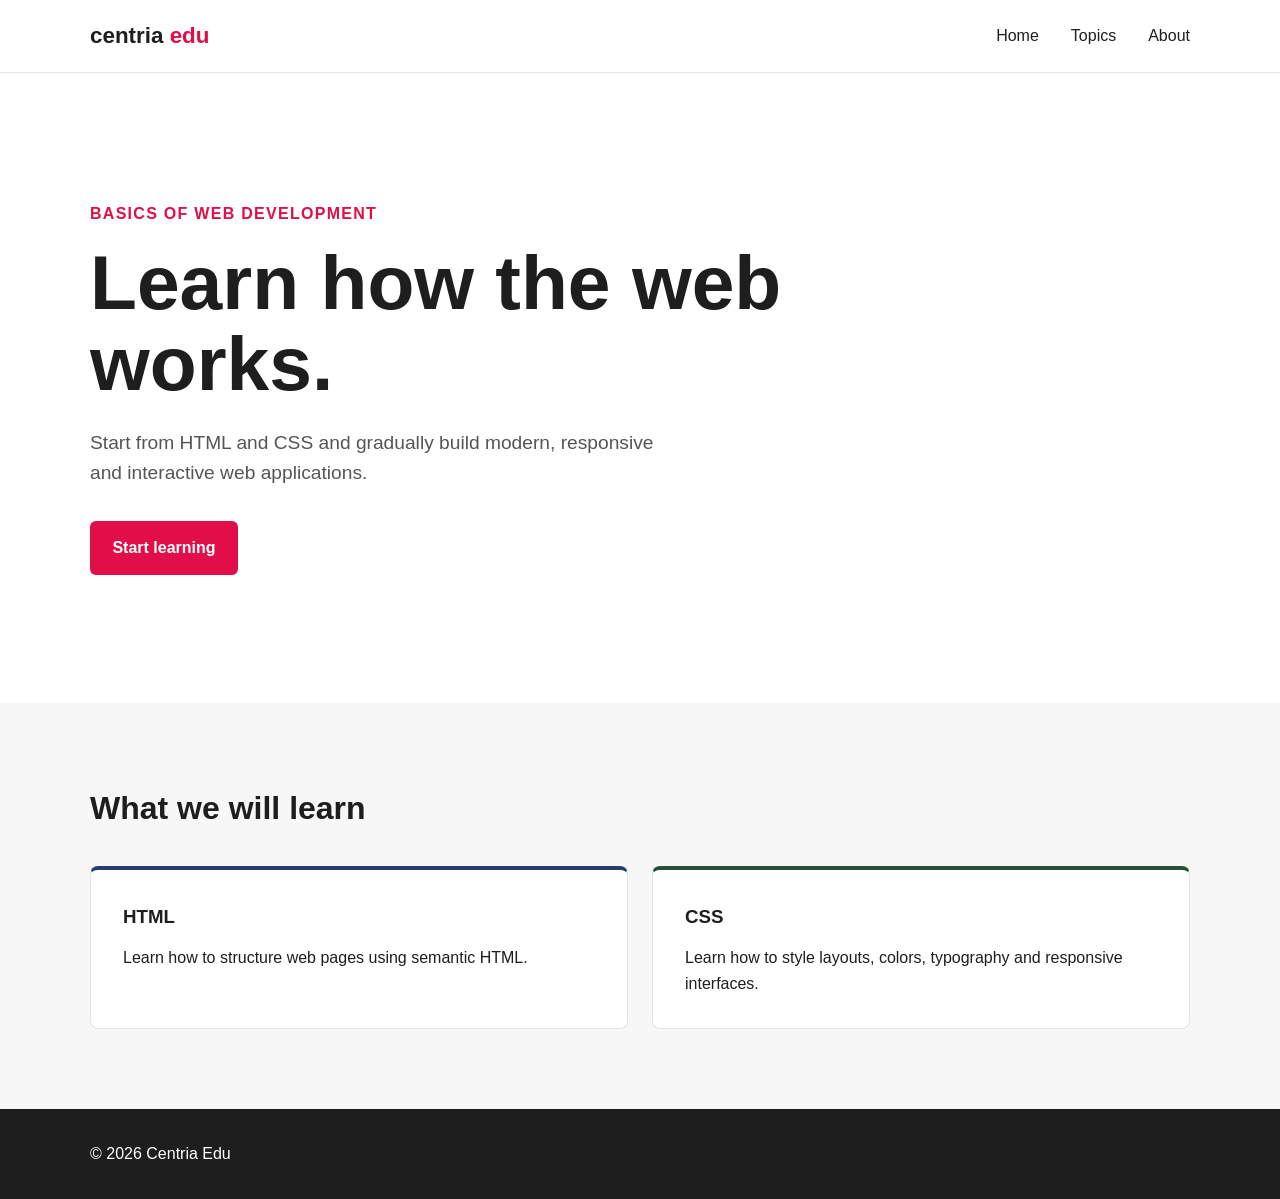
==== s4/index.html @ c978ae6d "s4 added" ====
<!--
    Centria Edu - Basics of Web Development

    Original author: Ville Heikkiniemi
    Modified by: Student Name
    Last modified: 2026-08-11

    Based on the original course template.

    https://vheikkiniemi.github.io/tamanvoipoistaaheti/s4/
-->

<!DOCTYPE html>
<html lang="en">

<head>
    <meta charset="UTF-8">
    <meta name="viewport" content="width=device-width, initial-scale=1.0">
    <meta name="author" content="Ville Heikkiniemi">
    <link rel="icon" href="favicon.ico">
    <link rel="stylesheet" href="style.css">
    <title>Centria Edu | Basics of Web Development</title>

    <style>
        :root {
            --primary: #e10e49;
            --light: #ffffff;
            --dark: #1e1e1e;
            --blue: #263f6a;
            --green: #284e36;
            --orange: #e37222;
            --rose: #c24d52;
        }

        * {
            box-sizing: border-box;
            margin: 0;
            padding: 0;
        }

        body {
            font-family: Arial, Helvetica, sans-serif;
            background-color: var(--light);
            color: var(--dark);
            line-height: 1.6;
        }

        header {
            border-bottom: 1px solid #e5e5e5;
        }

        .container {
            width: min(1100px, 90%);
            margin: 0 auto;
        }

        nav {
            min-height: 72px;
            display: flex;
            justify-content: space-between;
            align-items: center;
        }

        .logo {
            font-size: 1.4rem;
            font-weight: bold;
            color: var(--dark);
        }

        .logo span {
            color: var(--primary);
        }

        nav ul {
            display: flex;
            gap: 2rem;
            list-style: none;
        }

        nav a {
            color: var(--dark);
            text-decoration: none;
        }

        nav a:hover {
            color: var(--primary);
        }

        .hero {
            min-height: 70vh;
            display: flex;
            align-items: center;
        }

        .hero-content {
            max-width: 700px;
        }

        .label {
            display: inline-block;
            margin-bottom: 1rem;
            color: var(--primary);
            font-weight: bold;
            text-transform: uppercase;
            letter-spacing: 0.08rem;
        }

        h1 {
            margin-bottom: 1.5rem;
            font-size: clamp(2.5rem, 6vw, 5rem);
            line-height: 1.05;
        }

        .hero p {
            max-width: 600px;
            margin-bottom: 2rem;
            font-size: 1.2rem;
            color: #555;
        }

        .button {
            display: inline-block;
            padding: 0.9rem 1.4rem;
            background-color: var(--primary);
            color: var(--light);
            text-decoration: none;
            border-radius: 6px;
            font-weight: bold;
        }

        .button:hover {
            background-color: var(--rose);
        }

        .topics {
            padding: 5rem 0;
            background-color: #f7f7f7;
        }

        .topics h2 {
            margin-bottom: 2rem;
            font-size: 2rem;
        }

        .cards {
            display: grid;
            grid-template-columns: repeat(2, 1fr);
            gap: 1.5rem;
        }

        .card {
            padding: 2rem;
            background-color: var(--light);
            border: 1px solid #e5e5e5;
            border-radius: 8px;
        }

        .card h3 {
            margin-bottom: 0.8rem;
        }

        .card:nth-child(1) {
            border-top: 4px solid var(--blue);
        }

        .card:nth-child(2) {
            border-top: 4px solid var(--green);
        }

        .card:nth-child(3) {
            border-top: 4px solid var(--orange);
        }

        footer {
            padding: 2rem 0;
            background-color: var(--dark);
            color: var(--light);
        }

        @media (max-width: 700px) {
            nav ul {
                display: none;
            }

            .cards {
                grid-template-columns: 1fr;
            }

            .hero {
                min-height: 60vh;
            }
        }
    </style>
</head>

<body>

    <header>
        <div class="container">
            <nav>
                <div class="logo">
                    centria <span>edu</span>
                </div>

                <ul>
                    <li><a href="#">Home</a></li>
                    <li><a href="#topics">Topics</a></li>
                    <li><a href="#">About</a></li>
                </ul>
            </nav>
        </div>
    </header>

    <main>

        <section class="hero">
            <div class="container">
                <div class="hero-content">

                    <span class="label">Basics of Web Development</span>

                    <h1>
                        Learn how the web works.
                    </h1>

                    <p>
                        Start from HTML and CSS and gradually build modern,
                        responsive and interactive web applications.
                    </p>

                    <a href="#topics" class="button">
                        Start learning
                    </a>

                </div>
            </div>
        </section>

        <section class="topics" id="topics">
            <div class="container">

                <h2>What we will learn</h2>

                <div class="cards">

                    <article class="card">
                        <h3>HTML</h3>
                        <p>
                            Learn how to structure web pages using semantic HTML.
                        </p>
                    </article>

                    <article class="card">
                        <h3>CSS</h3>
                        <p>
                            Learn how to style layouts, colors, typography and
                            responsive interfaces.
                        </p>
                    </article>

                </div>
            </div>
        </section>

    </main>

    <footer>
        <div class="container">
            <p>&copy; 2026 Centria Edu</p>
        </div>
    </footer>

</body>

</html>
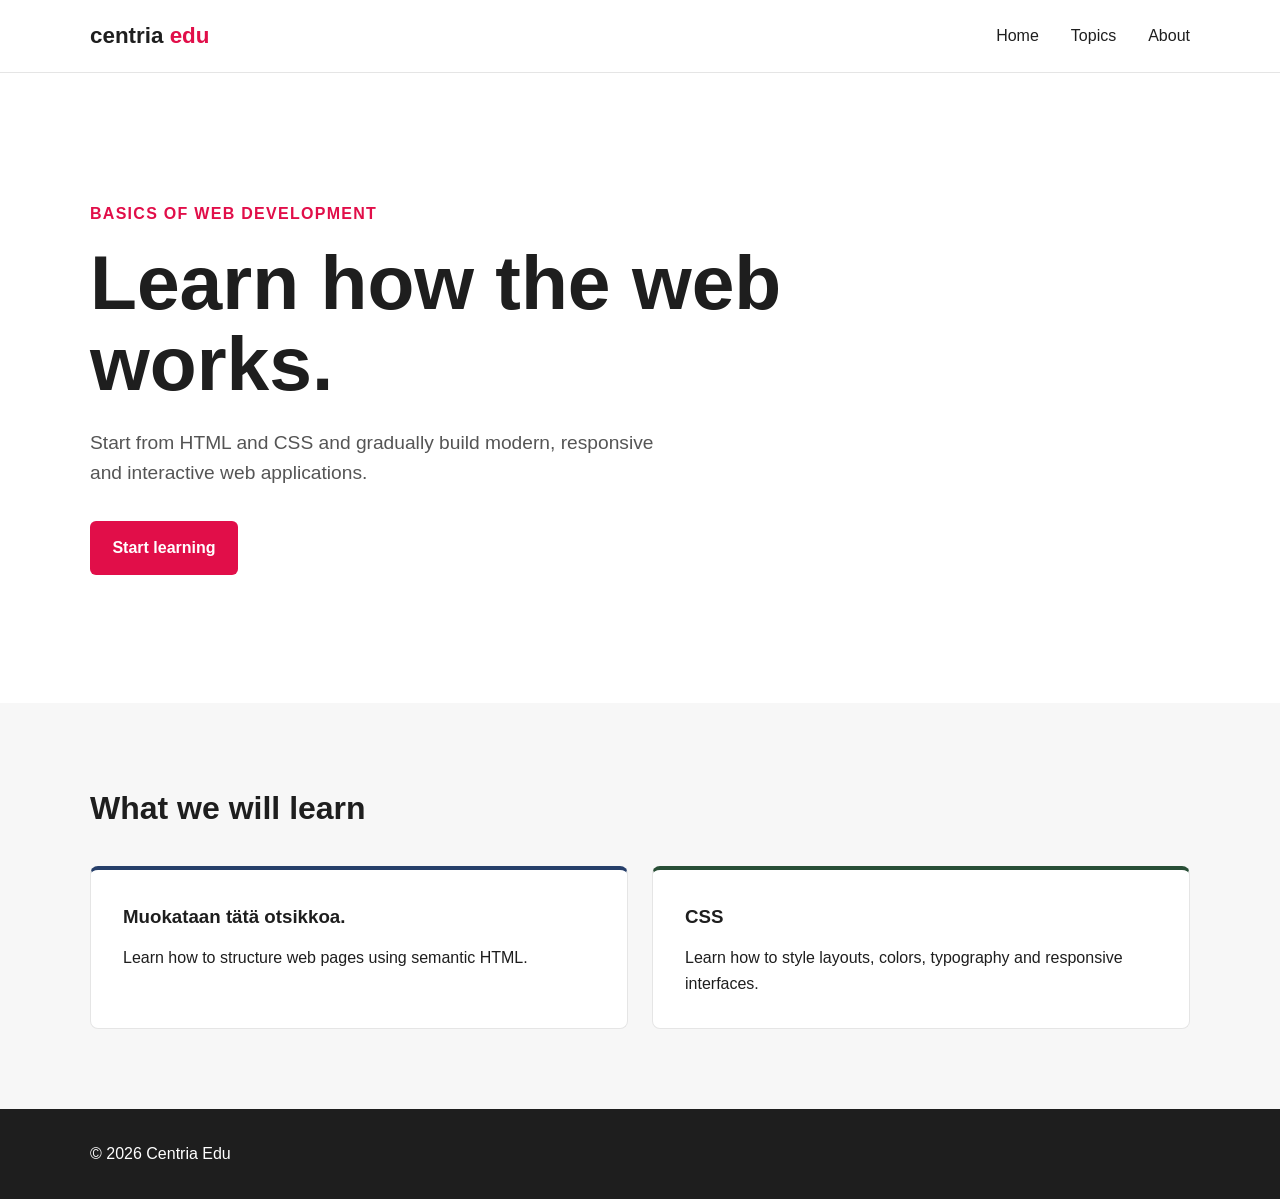
==== commit 65195251: "index.hml - muokkaus" ====
--- a/s4/index.html
+++ b/s4/index.html
@@ -20,177 +20,6 @@
     <link rel="icon" href="favicon.ico">
     <link rel="stylesheet" href="style.css">
     <title>Centria Edu | Basics of Web Development</title>
-
-    <style>
-        :root {
-            --primary: #e10e49;
-            --light: #ffffff;
-            --dark: #1e1e1e;
-            --blue: #263f6a;
-            --green: #284e36;
-            --orange: #e37222;
-            --rose: #c24d52;
-        }
-
-        * {
-            box-sizing: border-box;
-            margin: 0;
-            padding: 0;
-        }
-
-        body {
-            font-family: Arial, Helvetica, sans-serif;
-            background-color: var(--light);
-            color: var(--dark);
-            line-height: 1.6;
-        }
-
-        header {
-            border-bottom: 1px solid #e5e5e5;
-        }
-
-        .container {
-            width: min(1100px, 90%);
-            margin: 0 auto;
-        }
-
-        nav {
-            min-height: 72px;
-            display: flex;
-            justify-content: space-between;
-            align-items: center;
-        }
-
-        .logo {
-            font-size: 1.4rem;
-            font-weight: bold;
-            color: var(--dark);
-        }
-
-        .logo span {
-            color: var(--primary);
-        }
-
-        nav ul {
-            display: flex;
-            gap: 2rem;
-            list-style: none;
-        }
-
-        nav a {
-            color: var(--dark);
-            text-decoration: none;
-        }
-
-        nav a:hover {
-            color: var(--primary);
-        }
-
-        .hero {
-            min-height: 70vh;
-            display: flex;
-            align-items: center;
-        }
-
-        .hero-content {
-            max-width: 700px;
-        }
-
-        .label {
-            display: inline-block;
-            margin-bottom: 1rem;
-            color: var(--primary);
-            font-weight: bold;
-            text-transform: uppercase;
-            letter-spacing: 0.08rem;
-        }
-
-        h1 {
-            margin-bottom: 1.5rem;
-            font-size: clamp(2.5rem, 6vw, 5rem);
-            line-height: 1.05;
-        }
-
-        .hero p {
-            max-width: 600px;
-            margin-bottom: 2rem;
-            font-size: 1.2rem;
-            color: #555;
-        }
-
-        .button {
-            display: inline-block;
-            padding: 0.9rem 1.4rem;
-            background-color: var(--primary);
-            color: var(--light);
-            text-decoration: none;
-            border-radius: 6px;
-            font-weight: bold;
-        }
-
-        .button:hover {
-            background-color: var(--rose);
-        }
-
-        .topics {
-            padding: 5rem 0;
-            background-color: #f7f7f7;
-        }
-
-        .topics h2 {
-            margin-bottom: 2rem;
-            font-size: 2rem;
-        }
-
-        .cards {
-            display: grid;
-            grid-template-columns: repeat(2, 1fr);
-            gap: 1.5rem;
-        }
-
-        .card {
-            padding: 2rem;
-            background-color: var(--light);
-            border: 1px solid #e5e5e5;
-            border-radius: 8px;
-        }
-
-        .card h3 {
-            margin-bottom: 0.8rem;
-        }
-
-        .card:nth-child(1) {
-            border-top: 4px solid var(--blue);
-        }
-
-        .card:nth-child(2) {
-            border-top: 4px solid var(--green);
-        }
-
-        .card:nth-child(3) {
-            border-top: 4px solid var(--orange);
-        }
-
-        footer {
-            padding: 2rem 0;
-            background-color: var(--dark);
-            color: var(--light);
-        }
-
-        @media (max-width: 700px) {
-            nav ul {
-                display: none;
-            }
-
-            .cards {
-                grid-template-columns: 1fr;
-            }
-
-            .hero {
-                min-height: 60vh;
-            }
-        }
-    </style>
 </head>
 
 <body>
@@ -244,7 +73,7 @@
                 <div class="cards">
 
                     <article class="card">
-                        <h3>HTML</h3>
+                        <h3>Muokataan tätä otsikkoa.</h3>
                         <p>
                             Learn how to structure web pages using semantic HTML.
                         </p>
--- a/s4/style.css
+++ b/s4/style.css
@@ -0,0 +1,168 @@
+:root {
+    --primary: #e10e49;
+    --light: #ffffff;
+    --dark: #1e1e1e;
+    --blue: #263f6a;
+    --green: #284e36;
+    --orange: #e37222;
+    --rose: #c24d52;
+}
+
+* {
+    box-sizing: border-box;
+    margin: 0;
+    padding: 0;
+}
+
+body {
+    font-family: Arial, Helvetica, sans-serif;
+    background-color: var(--light);
+    color: var(--dark);
+    line-height: 1.6;
+}
+
+header {
+    border-bottom: 1px solid #e5e5e5;
+}
+
+.container {
+    width: min(1100px, 90%);
+    margin: 0 auto;
+}
+
+nav {
+    min-height: 72px;
+    display: flex;
+    justify-content: space-between;
+    align-items: center;
+}
+
+.logo {
+    font-size: 1.4rem;
+    font-weight: bold;
+    color: var(--dark);
+}
+
+.logo span {
+    color: var(--primary);
+}
+
+nav ul {
+    display: flex;
+    gap: 2rem;
+    list-style: none;
+}
+
+nav a {
+    color: var(--dark);
+    text-decoration: none;
+}
+
+nav a:hover {
+    color: var(--primary);
+}
+
+.hero {
+    min-height: 70vh;
+    display: flex;
+    align-items: center;
+}
+
+.hero-content {
+    max-width: 700px;
+}
+
+.label {
+    display: inline-block;
+    margin-bottom: 1rem;
+    color: var(--primary);
+    font-weight: bold;
+    text-transform: uppercase;
+    letter-spacing: 0.08rem;
+}
+
+h1 {
+    margin-bottom: 1.5rem;
+    font-size: clamp(2.5rem, 6vw, 5rem);
+    line-height: 1.05;
+}
+
+.hero p {
+    max-width: 600px;
+    margin-bottom: 2rem;
+    font-size: 1.2rem;
+    color: #555;
+}
+
+.button {
+    display: inline-block;
+    padding: 0.9rem 1.4rem;
+    background-color: var(--primary);
+    color: var(--light);
+    text-decoration: none;
+    border-radius: 6px;
+    font-weight: bold;
+}
+
+.button:hover {
+    background-color: var(--rose);
+}
+
+.topics {
+    padding: 5rem 0;
+    background-color: #f7f7f7;
+}
+
+.topics h2 {
+    margin-bottom: 2rem;
+    font-size: 2rem;
+}
+
+.cards {
+    display: grid;
+    grid-template-columns: repeat(2, 1fr);
+    gap: 1.5rem;
+}
+
+.card {
+    padding: 2rem;
+    background-color: var(--light);
+    border: 1px solid #e5e5e5;
+    border-radius: 8px;
+}
+
+.card h3 {
+    margin-bottom: 0.8rem;
+}
+
+.card:nth-child(1) {
+    border-top: 4px solid var(--blue);
+}
+
+.card:nth-child(2) {
+    border-top: 4px solid var(--green);
+}
+
+.card:nth-child(3) {
+    border-top: 4px solid var(--orange);
+}
+
+footer {
+    padding: 2rem 0;
+    background-color: var(--dark);
+    color: var(--light);
+}
+
+@media (max-width: 700px) {
+    nav ul {
+        display: none;
+    }
+
+    .cards {
+        grid-template-columns: 1fr;
+    }
+
+    .hero {
+        min-height: 60vh;
+    }
+}
